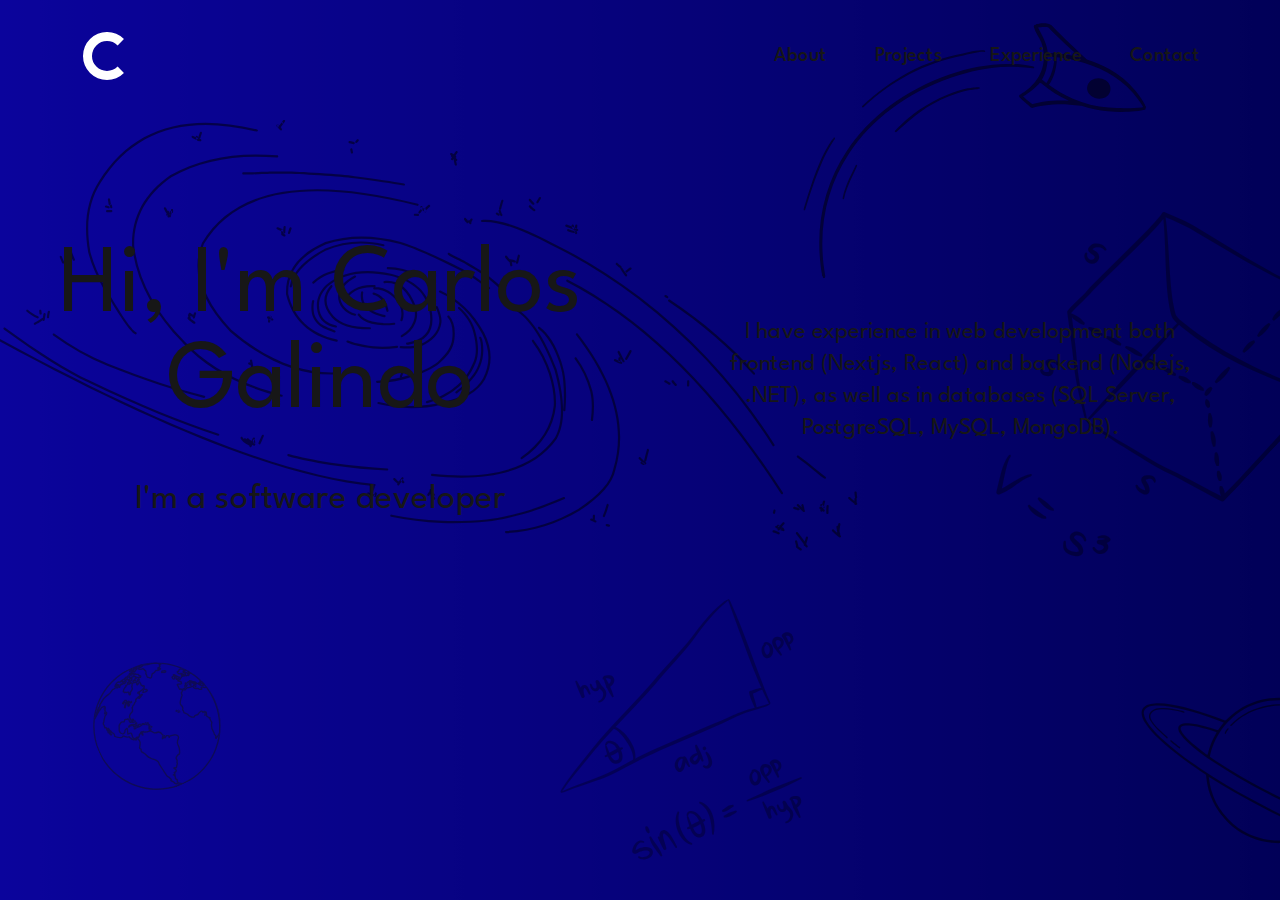
==== index.html @ a7718e96 "feat: add page" ====
<!DOCTYPE html><html lang="en"><head><meta charSet="utf-8"/><meta name="viewport" content="width=device-width, initial-scale=1"/><link rel="preload" as="image" imageSrcSet="/_next/image?url=%2Fmenu.svg&amp;w=64&amp;q=75 1x, /_next/image?url=%2Fmenu.svg&amp;w=128&amp;q=75 2x"/><link rel="stylesheet" href="/_next/static/css/2110070ec53d1ae4.css" data-precedence="next"/><link rel="preload" as="script" fetchPriority="low" href="/_next/static/chunks/webpack-36e8f3d8de125f89.js"/><script src="/_next/static/chunks/4bd1b696-b4d4c3868257e762.js" async=""></script><script src="/_next/static/chunks/517-4bf12f1d52af5c71.js" async=""></script><script src="/_next/static/chunks/main-app-37caf0e52867aa4d.js" async=""></script><script src="/_next/static/chunks/612-283b054f7960ac81.js" async=""></script><script src="/_next/static/chunks/565-e34015e5648e77f3.js" async=""></script><script src="/_next/static/chunks/463-92fcb99f4467d827.js" async=""></script><script src="/_next/static/chunks/app/layout-cfe32a7d8e8822f0.js" async=""></script><script src="/_next/static/chunks/app/page-1316518f9cbc3d73.js" async=""></script><title>Carlos Galindo Portfolio</title><meta name="description" content="Carlos Galindo Portfolio developed with Next.js"/><link rel="icon" href="/favicon.ico" type="image/x-icon" sizes="16x16"/><script src="/_next/static/chunks/polyfills-42372ed130431b0a.js" noModule=""></script></head><body class="__className_981b2d antialiased"><div class="md:w-screen md:h-screen bg-universe_image_mobile bg-repeat-y md:bg-universe_image md:bg-cover md:bg-center overflow-x-hidden overflow-y-visible"><header class="flex md:justify-between justify-evenly items-center py-8 w-full px-20 h-28"><div class="md:hidden absolute left-5 top-5"><img alt="Menu" width="50" height="50" decoding="async" data-nimg="1" style="color:transparent" srcSet="/_next/image?url=%2Fmenu.svg&amp;w=64&amp;q=75 1x, /_next/image?url=%2Fmenu.svg&amp;w=128&amp;q=75 2x" src="/_next/image?url=%2Fmenu.svg&amp;w=128&amp;q=75"/></div><div class="flex justify-between items-center hover:cursor-pointer"><a aria-label="Home" href="/"><svg xmlns="http://www.w3.org/2000/svg" width="48" height="48" viewBox="0 0 16 16"><path fill="#FFFFFF" d="M5.464 4.464a5 5 0 1 0 7.072 7.072l2.12 2.12a8 8 0 1 1 0-11.313l-2.12 2.121a5 5 0 0 0-7.072 0Z"></path></svg></a></div><nav class="hidden md:block"><ul class="flex justify-evenly items-center space-x-12 text-xl font-medium"><li class="cursor-pointer" tabindex="0"><a class="hover:text-blue-200 " href="/about">About</a></li><li class="cursor-pointer" tabindex="0"><a class="hover:text-blue-200 " href="/projects">Projects</a></li><li class="cursor-pointer" tabindex="0"><a class="hover:text-blue-200 " href="/experience">Experience</a></li><li class="cursor-pointer" tabindex="0"><a class="hover:text-blue-200 " href="#">Contact</a></li></ul></nav></header><main class="w-auto flex justify-center items-center"><div class="w-full h-full grid grid-cols-1 md:grid-cols-2" style="opacity:0"><section class="w-full flex flex-col justify-center items-center space-y-12 md:mt-32 mt-12 mb-20 md:mb-0"><h1 class="text-8xl text-center">Hi, I&#x27;m Carlos Galindo</h1><h2 class="text-4xl text-center">I&#x27;m a software developer</h2></section><section class="w-full flex justify-center items-center md:mt-32 mt-0"><div class="text-2xl text-center w-4/5 md:mb-0 mb-24">I have experience in web development both frontend (Nextjs, React) and backend (Nodejs, .NET), as well as in databases (SQL Server, PostgreSQL, MySQL, MongoDB).</div></section></div></main></div><script src="/_next/static/chunks/webpack-36e8f3d8de125f89.js" async=""></script><script>(self.__next_f=self.__next_f||[]).push([0])</script><script>self.__next_f.push([1,"2:\"$Sreact.fragment\"\n3:I[2144,[\"612\",\"static/chunks/612-283b054f7960ac81.js\",\"565\",\"static/chunks/565-e34015e5648e77f3.js\",\"463\",\"static/chunks/463-92fcb99f4467d827.js\",\"177\",\"static/chunks/app/layout-cfe32a7d8e8822f0.js\"],\"default\"]\n4:I[5244,[],\"\"]\n5:I[3866,[],\"\"]\n6:I[9742,[\"612\",\"static/chunks/612-283b054f7960ac81.js\",\"974\",\"static/chunks/app/page-1316518f9cbc3d73.js\"],\"default\"]\n7:I[6213,[],\"OutletBoundary\"]\n9:I[6213,[],\"MetadataBoundary\"]\nb:I[6213,[],\"ViewportBoundary\"]\nd:I[4835,[],\"\"]\n1:HL[\"/_next/static/css/2110070ec53d1ae4.css\",\"style\"]\n"])</script><script>self.__next_f.push([1,"0:{\"P\":null,\"b\":\"03hIzMn4ayuO5gtWkLTbY\",\"p\":\"\",\"c\":[\"\",\"\"],\"i\":false,\"f\":[[[\"\",{\"children\":[\"__PAGE__\",{}]},\"$undefined\",\"$undefined\",true],[\"\",[\"$\",\"$2\",\"c\",{\"children\":[[[\"$\",\"link\",\"0\",{\"rel\":\"stylesheet\",\"href\":\"/_next/static/css/2110070ec53d1ae4.css\",\"precedence\":\"next\",\"crossOrigin\":\"$undefined\",\"nonce\":\"$undefined\"}]],[\"$\",\"html\",null,{\"lang\":\"en\",\"children\":[\"$\",\"body\",null,{\"className\":\"__className_981b2d antialiased\",\"children\":[\"$\",\"div\",null,{\"className\":\"md:w-screen md:h-screen bg-universe_image_mobile bg-repeat-y md:bg-universe_image md:bg-cover md:bg-center overflow-x-hidden overflow-y-visible\",\"children\":[[\"$\",\"$L3\",null,{}],[\"$\",\"main\",null,{\"className\":\"w-auto flex justify-center items-center\",\"children\":[\"$\",\"$L4\",null,{\"parallelRouterKey\":\"children\",\"segmentPath\":[\"children\"],\"error\":\"$undefined\",\"errorStyles\":\"$undefined\",\"errorScripts\":\"$undefined\",\"template\":[\"$\",\"$L5\",null,{}],\"templateStyles\":\"$undefined\",\"templateScripts\":\"$undefined\",\"notFound\":[[\"$\",\"title\",null,{\"children\":\"404: This page could not be found.\"}],[\"$\",\"div\",null,{\"style\":{\"fontFamily\":\"system-ui,\\\"Segoe UI\\\",Roboto,Helvetica,Arial,sans-serif,\\\"Apple Color Emoji\\\",\\\"Segoe UI Emoji\\\"\",\"height\":\"100vh\",\"textAlign\":\"center\",\"display\":\"flex\",\"flexDirection\":\"column\",\"alignItems\":\"center\",\"justifyContent\":\"center\"},\"children\":[\"$\",\"div\",null,{\"children\":[[\"$\",\"style\",null,{\"dangerouslySetInnerHTML\":{\"__html\":\"body{color:#000;background:#fff;margin:0}.next-error-h1{border-right:1px solid rgba(0,0,0,.3)}@media (prefers-color-scheme:dark){body{color:#fff;background:#000}.next-error-h1{border-right:1px solid rgba(255,255,255,.3)}}\"}}],[\"$\",\"h1\",null,{\"className\":\"next-error-h1\",\"style\":{\"display\":\"inline-block\",\"margin\":\"0 20px 0 0\",\"padding\":\"0 23px 0 0\",\"fontSize\":24,\"fontWeight\":500,\"verticalAlign\":\"top\",\"lineHeight\":\"49px\"},\"children\":\"404\"}],[\"$\",\"div\",null,{\"style\":{\"display\":\"inline-block\"},\"children\":[\"$\",\"h2\",null,{\"style\":{\"fontSize\":14,\"fontWeight\":400,\"lineHeight\":\"49px\",\"margin\":0},\"children\":\"This page could not be found.\"}]}]]}]}]],\"notFoundStyles\":[]}]}]]}]}]}]]}],{\"children\":[\"__PAGE__\",[\"$\",\"$2\",\"c\",{\"children\":[[\"$\",\"$L6\",null,{\"main\":{\"title\":\"Hi, I'm Carlos Galindo\",\"subtitle\":\"I'm a software developer\",\"description\":\"I have experience in web development both frontend (Nextjs, React) and backend (Nodejs, .NET), as well as in databases (SQL Server, PostgreSQL, MySQL, MongoDB).\"}}],null,[\"$\",\"$L7\",null,{\"children\":\"$L8\"}]]}],{},null]},null],[\"$\",\"$2\",\"h\",{\"children\":[null,[\"$\",\"$2\",\"ZSDkqpUVUKypx_dwDESbW\",{\"children\":[[\"$\",\"$L9\",null,{\"children\":\"$La\"}],[\"$\",\"$Lb\",null,{\"children\":\"$Lc\"}],null]}]]}]]],\"m\":\"$undefined\",\"G\":[\"$d\",\"$undefined\"],\"s\":false,\"S\":true}\n"])</script><script>self.__next_f.push([1,"c:[[\"$\",\"meta\",\"0\",{\"name\":\"viewport\",\"content\":\"width=device-width, initial-scale=1\"}]]\na:[[\"$\",\"meta\",\"0\",{\"charSet\":\"utf-8\"}],[\"$\",\"title\",\"1\",{\"children\":\"Carlos Galindo Portfolio\"}],[\"$\",\"meta\",\"2\",{\"name\":\"description\",\"content\":\"Carlos Galindo Portfolio developed with Next.js\"}],[\"$\",\"link\",\"3\",{\"rel\":\"icon\",\"href\":\"/favicon.ico\",\"type\":\"image/x-icon\",\"sizes\":\"16x16\"}]]\n"])</script><script>self.__next_f.push([1,"8:null\n"])</script></body></html>
---- _next/static/css/2110070ec53d1ae4.css ----
@font-face{font-family:League Spartan;font-style:normal;font-weight:300;font-display:swap;src:url(/_next/static/media/9445aca19675892f-s.woff2) format("woff2");unicode-range:u+0102-0103,u+0110-0111,u+0128-0129,u+0168-0169,u+01a0-01a1,u+01af-01b0,u+0300-0301,u+0303-0304,u+0308-0309,u+0323,u+0329,u+1ea0-1ef9,u+20ab}@font-face{font-family:League Spartan;font-style:normal;font-weight:300;font-display:swap;src:url(/_next/static/media/5e24ed3b309e571b-s.woff2) format("woff2");unicode-range:u+0100-02ba,u+02bd-02c5,u+02c7-02cc,u+02ce-02d7,u+02dd-02ff,u+0304,u+0308,u+0329,u+1d00-1dbf,u+1e00-1e9f,u+1ef2-1eff,u+2020,u+20a0-20ab,u+20ad-20c0,u+2113,u+2c60-2c7f,u+a720-a7ff}@font-face{font-family:League Spartan;font-style:normal;font-weight:300;font-display:swap;src:url(/_next/static/media/ae0a0c671023eecc-s.p.woff2) format("woff2");unicode-range:u+00??,u+0131,u+0152-0153,u+02bb-02bc,u+02c6,u+02da,u+02dc,u+0304,u+0308,u+0329,u+2000-206f,u+20ac,u+2122,u+2191,u+2193,u+2212,u+2215,u+feff,u+fffd}@font-face{font-family:League Spartan;font-style:normal;font-weight:400;font-display:swap;src:url(/_next/static/media/9445aca19675892f-s.woff2) format("woff2");unicode-range:u+0102-0103,u+0110-0111,u+0128-0129,u+0168-0169,u+01a0-01a1,u+01af-01b0,u+0300-0301,u+0303-0304,u+0308-0309,u+0323,u+0329,u+1ea0-1ef9,u+20ab}@font-face{font-family:League Spartan;font-style:normal;font-weight:400;font-display:swap;src:url(/_next/static/media/5e24ed3b309e571b-s.woff2) format("woff2");unicode-range:u+0100-02ba,u+02bd-02c5,u+02c7-02cc,u+02ce-02d7,u+02dd-02ff,u+0304,u+0308,u+0329,u+1d00-1dbf,u+1e00-1e9f,u+1ef2-1eff,u+2020,u+20a0-20ab,u+20ad-20c0,u+2113,u+2c60-2c7f,u+a720-a7ff}@font-face{font-family:League Spartan;font-style:normal;font-weight:400;font-display:swap;src:url(/_next/static/media/ae0a0c671023eecc-s.p.woff2) format("woff2");unicode-range:u+00??,u+0131,u+0152-0153,u+02bb-02bc,u+02c6,u+02da,u+02dc,u+0304,u+0308,u+0329,u+2000-206f,u+20ac,u+2122,u+2191,u+2193,u+2212,u+2215,u+feff,u+fffd}@font-face{font-family:League Spartan;font-style:normal;font-weight:500;font-display:swap;src:url(/_next/static/media/9445aca19675892f-s.woff2) format("woff2");unicode-range:u+0102-0103,u+0110-0111,u+0128-0129,u+0168-0169,u+01a0-01a1,u+01af-01b0,u+0300-0301,u+0303-0304,u+0308-0309,u+0323,u+0329,u+1ea0-1ef9,u+20ab}@font-face{font-family:League Spartan;font-style:normal;font-weight:500;font-display:swap;src:url(/_next/static/media/5e24ed3b309e571b-s.woff2) format("woff2");unicode-range:u+0100-02ba,u+02bd-02c5,u+02c7-02cc,u+02ce-02d7,u+02dd-02ff,u+0304,u+0308,u+0329,u+1d00-1dbf,u+1e00-1e9f,u+1ef2-1eff,u+2020,u+20a0-20ab,u+20ad-20c0,u+2113,u+2c60-2c7f,u+a720-a7ff}@font-face{font-family:League Spartan;font-style:normal;font-weight:500;font-display:swap;src:url(/_next/static/media/ae0a0c671023eecc-s.p.woff2) format("woff2");unicode-range:u+00??,u+0131,u+0152-0153,u+02bb-02bc,u+02c6,u+02da,u+02dc,u+0304,u+0308,u+0329,u+2000-206f,u+20ac,u+2122,u+2191,u+2193,u+2212,u+2215,u+feff,u+fffd}@font-face{font-family:League Spartan;font-style:normal;font-weight:600;font-display:swap;src:url(/_next/static/media/9445aca19675892f-s.woff2) format("woff2");unicode-range:u+0102-0103,u+0110-0111,u+0128-0129,u+0168-0169,u+01a0-01a1,u+01af-01b0,u+0300-0301,u+0303-0304,u+0308-0309,u+0323,u+0329,u+1ea0-1ef9,u+20ab}@font-face{font-family:League Spartan;font-style:normal;font-weight:600;font-display:swap;src:url(/_next/static/media/5e24ed3b309e571b-s.woff2) format("woff2");unicode-range:u+0100-02ba,u+02bd-02c5,u+02c7-02cc,u+02ce-02d7,u+02dd-02ff,u+0304,u+0308,u+0329,u+1d00-1dbf,u+1e00-1e9f,u+1ef2-1eff,u+2020,u+20a0-20ab,u+20ad-20c0,u+2113,u+2c60-2c7f,u+a720-a7ff}@font-face{font-family:League Spartan;font-style:normal;font-weight:600;font-display:swap;src:url(/_next/static/media/ae0a0c671023eecc-s.p.woff2) format("woff2");unicode-range:u+00??,u+0131,u+0152-0153,u+02bb-02bc,u+02c6,u+02da,u+02dc,u+0304,u+0308,u+0329,u+2000-206f,u+20ac,u+2122,u+2191,u+2193,u+2212,u+2215,u+feff,u+fffd}@font-face{font-family:League Spartan;font-style:normal;font-weight:700;font-display:swap;src:url(/_next/static/media/9445aca19675892f-s.woff2) format("woff2");unicode-range:u+0102-0103,u+0110-0111,u+0128-0129,u+0168-0169,u+01a0-01a1,u+01af-01b0,u+0300-0301,u+0303-0304,u+0308-0309,u+0323,u+0329,u+1ea0-1ef9,u+20ab}@font-face{font-family:League Spartan;font-style:normal;font-weight:700;font-display:swap;src:url(/_next/static/media/5e24ed3b309e571b-s.woff2) format("woff2");unicode-range:u+0100-02ba,u+02bd-02c5,u+02c7-02cc,u+02ce-02d7,u+02dd-02ff,u+0304,u+0308,u+0329,u+1d00-1dbf,u+1e00-1e9f,u+1ef2-1eff,u+2020,u+20a0-20ab,u+20ad-20c0,u+2113,u+2c60-2c7f,u+a720-a7ff}@font-face{font-family:League Spartan;font-style:normal;font-weight:700;font-display:swap;src:url(/_next/static/media/ae0a0c671023eecc-s.p.woff2) format("woff2");unicode-range:u+00??,u+0131,u+0152-0153,u+02bb-02bc,u+02c6,u+02da,u+02dc,u+0304,u+0308,u+0329,u+2000-206f,u+20ac,u+2122,u+2191,u+2193,u+2212,u+2215,u+feff,u+fffd}@font-face{font-family:League Spartan;font-style:normal;font-weight:800;font-display:swap;src:url(/_next/static/media/9445aca19675892f-s.woff2) format("woff2");unicode-range:u+0102-0103,u+0110-0111,u+0128-0129,u+0168-0169,u+01a0-01a1,u+01af-01b0,u+0300-0301,u+0303-0304,u+0308-0309,u+0323,u+0329,u+1ea0-1ef9,u+20ab}@font-face{font-family:League Spartan;font-style:normal;font-weight:800;font-display:swap;src:url(/_next/static/media/5e24ed3b309e571b-s.woff2) format("woff2");unicode-range:u+0100-02ba,u+02bd-02c5,u+02c7-02cc,u+02ce-02d7,u+02dd-02ff,u+0304,u+0308,u+0329,u+1d00-1dbf,u+1e00-1e9f,u+1ef2-1eff,u+2020,u+20a0-20ab,u+20ad-20c0,u+2113,u+2c60-2c7f,u+a720-a7ff}@font-face{font-family:League Spartan;font-style:normal;font-weight:800;font-display:swap;src:url(/_next/static/media/ae0a0c671023eecc-s.p.woff2) format("woff2");unicode-range:u+00??,u+0131,u+0152-0153,u+02bb-02bc,u+02c6,u+02da,u+02dc,u+0304,u+0308,u+0329,u+2000-206f,u+20ac,u+2122,u+2191,u+2193,u+2212,u+2215,u+feff,u+fffd}@font-face{font-family:League Spartan;font-style:normal;font-weight:900;font-display:swap;src:url(/_next/static/media/9445aca19675892f-s.woff2) format("woff2");unicode-range:u+0102-0103,u+0110-0111,u+0128-0129,u+0168-0169,u+01a0-01a1,u+01af-01b0,u+0300-0301,u+0303-0304,u+0308-0309,u+0323,u+0329,u+1ea0-1ef9,u+20ab}@font-face{font-family:League Spartan;font-style:normal;font-weight:900;font-display:swap;src:url(/_next/static/media/5e24ed3b309e571b-s.woff2) format("woff2");unicode-range:u+0100-02ba,u+02bd-02c5,u+02c7-02cc,u+02ce-02d7,u+02dd-02ff,u+0304,u+0308,u+0329,u+1d00-1dbf,u+1e00-1e9f,u+1ef2-1eff,u+2020,u+20a0-20ab,u+20ad-20c0,u+2113,u+2c60-2c7f,u+a720-a7ff}@font-face{font-family:League Spartan;font-style:normal;font-weight:900;font-display:swap;src:url(/_next/static/media/ae0a0c671023eecc-s.p.woff2) format("woff2");unicode-range:u+00??,u+0131,u+0152-0153,u+02bb-02bc,u+02c6,u+02da,u+02dc,u+0304,u+0308,u+0329,u+2000-206f,u+20ac,u+2122,u+2191,u+2193,u+2212,u+2215,u+feff,u+fffd}@font-face{font-family:League Spartan Fallback;src:local("Arial");ascent-override:75.47%;descent-override:23.72%;line-gap-override:0.00%;size-adjust:92.75%}.__className_981b2d{font-family:League Spartan,League Spartan Fallback;font-style:normal}.__variable_981b2d{--font-league-spartan:"League Spartan","League Spartan Fallback"}*,:after,:before{--tw-border-spacing-x:0;--tw-border-spacing-y:0;--tw-translate-x:0;--tw-translate-y:0;--tw-rotate:0;--tw-skew-x:0;--tw-skew-y:0;--tw-scale-x:1;--tw-scale-y:1;--tw-pan-x: ;--tw-pan-y: ;--tw-pinch-zoom: ;--tw-scroll-snap-strictness:proximity;--tw-gradient-from-position: ;--tw-gradient-via-position: ;--tw-gradient-to-position: ;--tw-ordinal: ;--tw-slashed-zero: ;--tw-numeric-figure: ;--tw-numeric-spacing: ;--tw-numeric-fraction: ;--tw-ring-inset: ;--tw-ring-offset-width:0px;--tw-ring-offset-color:#fff;--tw-ring-color:rgba(59,130,246,.5);--tw-ring-offset-shadow:0 0 #0000;--tw-ring-shadow:0 0 #0000;--tw-shadow:0 0 #0000;--tw-shadow-colored:0 0 #0000;--tw-blur: ;--tw-brightness: ;--tw-contrast: ;--tw-grayscale: ;--tw-hue-rotate: ;--tw-invert: ;--tw-saturate: ;--tw-sepia: ;--tw-drop-shadow: ;--tw-backdrop-blur: ;--tw-backdrop-brightness: ;--tw-backdrop-contrast: ;--tw-backdrop-grayscale: ;--tw-backdrop-hue-rotate: ;--tw-backdrop-invert: ;--tw-backdrop-opacity: ;--tw-backdrop-saturate: ;--tw-backdrop-sepia: ;--tw-contain-size: ;--tw-contain-layout: ;--tw-contain-paint: ;--tw-contain-style: }::backdrop{--tw-border-spacing-x:0;--tw-border-spacing-y:0;--tw-translate-x:0;--tw-translate-y:0;--tw-rotate:0;--tw-skew-x:0;--tw-skew-y:0;--tw-scale-x:1;--tw-scale-y:1;--tw-pan-x: ;--tw-pan-y: ;--tw-pinch-zoom: ;--tw-scroll-snap-strictness:proximity;--tw-gradient-from-position: ;--tw-gradient-via-position: ;--tw-gradient-to-position: ;--tw-ordinal: ;--tw-slashed-zero: ;--tw-numeric-figure: ;--tw-numeric-spacing: ;--tw-numeric-fraction: ;--tw-ring-inset: ;--tw-ring-offset-width:0px;--tw-ring-offset-color:#fff;--tw-ring-color:rgba(59,130,246,.5);--tw-ring-offset-shadow:0 0 #0000;--tw-ring-shadow:0 0 #0000;--tw-shadow:0 0 #0000;--tw-shadow-colored:0 0 #0000;--tw-blur: ;--tw-brightness: ;--tw-contrast: ;--tw-grayscale: ;--tw-hue-rotate: ;--tw-invert: ;--tw-saturate: ;--tw-sepia: ;--tw-drop-shadow: ;--tw-backdrop-blur: ;--tw-backdrop-brightness: ;--tw-backdrop-contrast: ;--tw-backdrop-grayscale: ;--tw-backdrop-hue-rotate: ;--tw-backdrop-invert: ;--tw-backdrop-opacity: ;--tw-backdrop-saturate: ;--tw-backdrop-sepia: ;--tw-contain-size: ;--tw-contain-layout: ;--tw-contain-paint: ;--tw-contain-style: }/*
! tailwindcss v3.4.17 | MIT License | https://tailwindcss.com
*/*,:after,:before{box-sizing:border-box;border:0 solid #e5e7eb}:after,:before{--tw-content:""}:host,html{line-height:1.5;-webkit-text-size-adjust:100%;-moz-tab-size:4;tab-size:4;font-family:ui-sans-serif,system-ui,sans-serif,Apple Color Emoji,Segoe UI Emoji,Segoe UI Symbol,Noto Color Emoji;font-feature-settings:normal;font-variation-settings:normal;-webkit-tap-highlight-color:transparent}body{margin:0;line-height:inherit}hr{height:0;color:inherit;border-top-width:1px}abbr:where([title]){text-decoration:underline dotted}h1,h2,h3,h4,h5,h6{font-size:inherit;font-weight:inherit}a{color:inherit;text-decoration:inherit}b,strong{font-weight:bolder}code,kbd,pre,samp{font-family:ui-monospace,SFMono-Regular,Menlo,Monaco,Consolas,Liberation Mono,Courier New,monospace;font-feature-settings:normal;font-variation-settings:normal;font-size:1em}small{font-size:80%}sub,sup{font-size:75%;line-height:0;position:relative;vertical-align:baseline}sub{bottom:-.25em}sup{top:-.5em}table{text-indent:0;border-color:inherit;border-collapse:collapse}button,input,optgroup,select,textarea{font-family:inherit;font-feature-settings:inherit;font-variation-settings:inherit;font-size:100%;font-weight:inherit;line-height:inherit;letter-spacing:inherit;color:inherit;margin:0;padding:0}button,select{text-transform:none}button,input:where([type=button]),input:where([type=reset]),input:where([type=submit]){-webkit-appearance:button;background-color:transparent;background-image:none}:-moz-focusring{outline:auto}:-moz-ui-invalid{box-shadow:none}progress{vertical-align:baseline}::-webkit-inner-spin-button,::-webkit-outer-spin-button{height:auto}[type=search]{-webkit-appearance:textfield;outline-offset:-2px}::-webkit-search-decoration{-webkit-appearance:none}::-webkit-file-upload-button{-webkit-appearance:button;font:inherit}summary{display:list-item}blockquote,dd,dl,figure,h1,h2,h3,h4,h5,h6,hr,p,pre{margin:0}fieldset{margin:0}fieldset,legend{padding:0}menu,ol,ul{list-style:none;margin:0;padding:0}dialog{padding:0}textarea{resize:vertical}input::placeholder,textarea::placeholder{opacity:1;color:#9ca3af}[role=button],button{cursor:pointer}:disabled{cursor:default}audio,canvas,embed,iframe,img,object,svg,video{display:block;vertical-align:middle}img,video{max-width:100%;height:auto}[hidden]:where(:not([hidden=until-found])){display:none}.container{width:100%}@media (min-width:640px){.container{max-width:640px}}@media (min-width:768px){.container{max-width:768px}}@media (min-width:1024px){.container{max-width:1024px}}@media (min-width:1280px){.container{max-width:1280px}}@media (min-width:1536px){.container{max-width:1536px}}.fixed{position:fixed}.absolute{position:absolute}.inset-0{inset:0}.left-5{left:1.25rem}.top-5{top:1.25rem}.z-50{z-index:50}.mx-auto{margin-left:auto;margin-right:auto}.my-6{margin-top:1.5rem;margin-bottom:1.5rem}.mb-12{margin-bottom:3rem}.mb-2{margin-bottom:.5rem}.mb-20{margin-bottom:5rem}.mb-24{margin-bottom:6rem}.mb-32{margin-bottom:8rem}.mb-4{margin-bottom:1rem}.mb-8{margin-bottom:2rem}.mt-0{margin-top:0}.mt-12{margin-top:3rem}.mt-2{margin-top:.5rem}.mt-20{margin-top:5rem}.mt-4{margin-top:1rem}.mt-8{margin-top:2rem}.flex{display:flex}.grid{display:grid}.hidden{display:none}.h-28{height:7rem}.h-32{height:8rem}.h-full{height:100%}.w-3\/4{width:75%}.w-32{width:8rem}.w-4\/5{width:80%}.w-5\/6{width:83.333333%}.w-auto{width:auto}.w-full{width:100%}.cursor-pointer{cursor:pointer}.resize{resize:both}.grid-cols-1{grid-template-columns:repeat(1,minmax(0,1fr))}.grid-cols-2{grid-template-columns:repeat(2,minmax(0,1fr))}.flex-col{flex-direction:column}.flex-wrap{flex-wrap:wrap}.items-center{align-items:center}.justify-center{justify-content:center}.justify-between{justify-content:space-between}.justify-evenly{justify-content:space-evenly}.gap-2{gap:.5rem}.gap-4{gap:1rem}.gap-6{gap:1.5rem}.gap-8{gap:2rem}.space-x-12>:not([hidden])~:not([hidden]){--tw-space-x-reverse:0;margin-right:calc(3rem * var(--tw-space-x-reverse));margin-left:calc(3rem * calc(1 - var(--tw-space-x-reverse)))}.space-y-12>:not([hidden])~:not([hidden]){--tw-space-y-reverse:0;margin-top:calc(3rem * calc(1 - var(--tw-space-y-reverse)));margin-bottom:calc(3rem * var(--tw-space-y-reverse))}.space-y-20>:not([hidden])~:not([hidden]){--tw-space-y-reverse:0;margin-top:calc(5rem * calc(1 - var(--tw-space-y-reverse)));margin-bottom:calc(5rem * var(--tw-space-y-reverse))}.space-y-24>:not([hidden])~:not([hidden]){--tw-space-y-reverse:0;margin-top:calc(6rem * calc(1 - var(--tw-space-y-reverse)));margin-bottom:calc(6rem * var(--tw-space-y-reverse))}.space-y-4>:not([hidden])~:not([hidden]){--tw-space-y-reverse:0;margin-top:calc(1rem * calc(1 - var(--tw-space-y-reverse)));margin-bottom:calc(1rem * var(--tw-space-y-reverse))}.overflow-x-hidden{overflow-x:hidden}.overflow-y-visible{overflow-y:visible}.rounded-full{border-radius:9999px}.rounded-lg{border-radius:.5rem}.rounded-md{border-radius:.375rem}.bg-\[\#00004f\]{--tw-bg-opacity:1;background-color:rgb(0 0 79/var(--tw-bg-opacity,1))}.bg-gray-200{--tw-bg-opacity:1;background-color:rgb(229 231 235/var(--tw-bg-opacity,1))}.bg-white{background-color:rgb(255 255 255/var(--tw-bg-opacity,1))}.bg-opacity-100,.bg-white{--tw-bg-opacity:1}.bg-universe_image_mobile{background-image:url(/bg-mobile.svg)}.bg-repeat-y{background-repeat:repeat-y}.object-cover{object-fit:cover}.p-4{padding:1rem}.p-6{padding:1.5rem}.px-12{padding-left:3rem;padding-right:3rem}.px-20{padding-left:5rem;padding-right:5rem}.px-3{padding-left:.75rem;padding-right:.75rem}.py-1{padding-top:.25rem;padding-bottom:.25rem}.py-8{padding-top:2rem;padding-bottom:2rem}.text-center{text-align:center}.text-2xl{font-size:1.5rem;line-height:2rem}.text-4xl{font-size:2.25rem;line-height:2.5rem}.text-5xl{font-size:3rem;line-height:1}.text-7xl{font-size:4.5rem;line-height:1}.text-8xl{font-size:6rem;line-height:1}.text-9xl{font-size:8rem;line-height:1}.text-lg{font-size:1.125rem;line-height:1.75rem}.text-sm{font-size:.875rem;line-height:1.25rem}.text-xl{font-size:1.25rem;line-height:1.75rem}.font-bold{font-weight:700}.font-light{font-weight:300}.font-medium{font-weight:500}.font-semibold{font-weight:600}.text-\[\#000044\]{--tw-text-opacity:1;color:rgb(0 0 68/var(--tw-text-opacity,1))}.text-\[\#00004f\]{--tw-text-opacity:1;color:rgb(0 0 79/var(--tw-text-opacity,1))}.text-blue-200{--tw-text-opacity:1;color:rgb(191 219 254/var(--tw-text-opacity,1))}.text-blue-500{--tw-text-opacity:1;color:rgb(59 130 246/var(--tw-text-opacity,1))}.text-gray-300{--tw-text-opacity:1;color:rgb(209 213 219/var(--tw-text-opacity,1))}.text-gray-500{--tw-text-opacity:1;color:rgb(107 114 128/var(--tw-text-opacity,1))}.text-red-500{--tw-text-opacity:1;color:rgb(239 68 68/var(--tw-text-opacity,1))}.text-white{--tw-text-opacity:1;color:rgb(255 255 255/var(--tw-text-opacity,1))}.underline{text-decoration-line:underline}.antialiased{-webkit-font-smoothing:antialiased;-moz-osx-font-smoothing:grayscale}.shadow-lg{--tw-shadow:0 10px 15px -3px rgba(0,0,0,.1),0 4px 6px -4px rgba(0,0,0,.1);--tw-shadow-colored:0 10px 15px -3px var(--tw-shadow-color),0 4px 6px -4px var(--tw-shadow-color)}.shadow-lg,.shadow-md{box-shadow:var(--tw-ring-offset-shadow,0 0 #0000),var(--tw-ring-shadow,0 0 #0000),var(--tw-shadow)}.shadow-md{--tw-shadow:0 4px 6px -1px rgba(0,0,0,.1),0 2px 4px -2px rgba(0,0,0,.1);--tw-shadow-colored:0 4px 6px -1px var(--tw-shadow-color),0 2px 4px -2px var(--tw-shadow-color)}.transition{transition-property:color,background-color,border-color,text-decoration-color,fill,stroke,opacity,box-shadow,transform,filter,backdrop-filter;transition-timing-function:cubic-bezier(.4,0,.2,1);transition-duration:.15s}.transition-shadow{transition-property:box-shadow;transition-timing-function:cubic-bezier(.4,0,.2,1);transition-duration:.15s}.duration-300{transition-duration:.3s}:root{--background:#fff;--foreground:#171717}@media (prefers-color-scheme:dark){:root{--background:#0a0a0a;--foreground:#fff}}body{color:var(--foreground);background:var(--background);font-family:Arial,Helvetica,sans-serif}.hover\:cursor-pointer:hover{cursor:pointer}.hover\:text-blue-200:hover{--tw-text-opacity:1;color:rgb(191 219 254/var(--tw-text-opacity,1))}.hover\:text-blue-300:hover{--tw-text-opacity:1;color:rgb(147 197 253/var(--tw-text-opacity,1))}.hover\:text-blue-600:hover{--tw-text-opacity:1;color:rgb(37 99 235/var(--tw-text-opacity,1))}.hover\:shadow-lg:hover{--tw-shadow:0 10px 15px -3px rgba(0,0,0,.1),0 4px 6px -4px rgba(0,0,0,.1);--tw-shadow-colored:0 10px 15px -3px var(--tw-shadow-color),0 4px 6px -4px var(--tw-shadow-color);box-shadow:var(--tw-ring-offset-shadow,0 0 #0000),var(--tw-ring-shadow,0 0 #0000),var(--tw-shadow)}@media (min-width:640px){.sm\:grid-cols-2{grid-template-columns:repeat(2,minmax(0,1fr))}}@media (min-width:768px){.md\:mb-0{margin-bottom:0}.md\:mr-4{margin-right:1rem}.md\:mt-0{margin-top:0}.md\:mt-32{margin-top:8rem}.md\:block{display:block}.md\:flex{display:flex}.md\:hidden{display:none}.md\:h-screen{height:100vh}.md\:w-screen{width:100vw}.md\:grid-cols-2{grid-template-columns:repeat(2,minmax(0,1fr))}.md\:grid-cols-3{grid-template-columns:repeat(3,minmax(0,1fr))}.md\:justify-between{justify-content:space-between}.md\:gap-2{gap:.5rem}.md\:bg-universe_image{background-image:url(/bg.svg)}.md\:bg-cover{background-size:cover}.md\:bg-center{background-position:50%}.md\:text-9xl{font-size:8rem;line-height:1}}@media (min-width:1024px){.lg\:grid-cols-3{grid-template-columns:repeat(3,minmax(0,1fr))}.lg\:flex-row{flex-direction:row}.lg\:items-start{align-items:flex-start}.lg\:text-left{text-align:left}.lg\:text-base{font-size:1rem;line-height:1.5rem}}
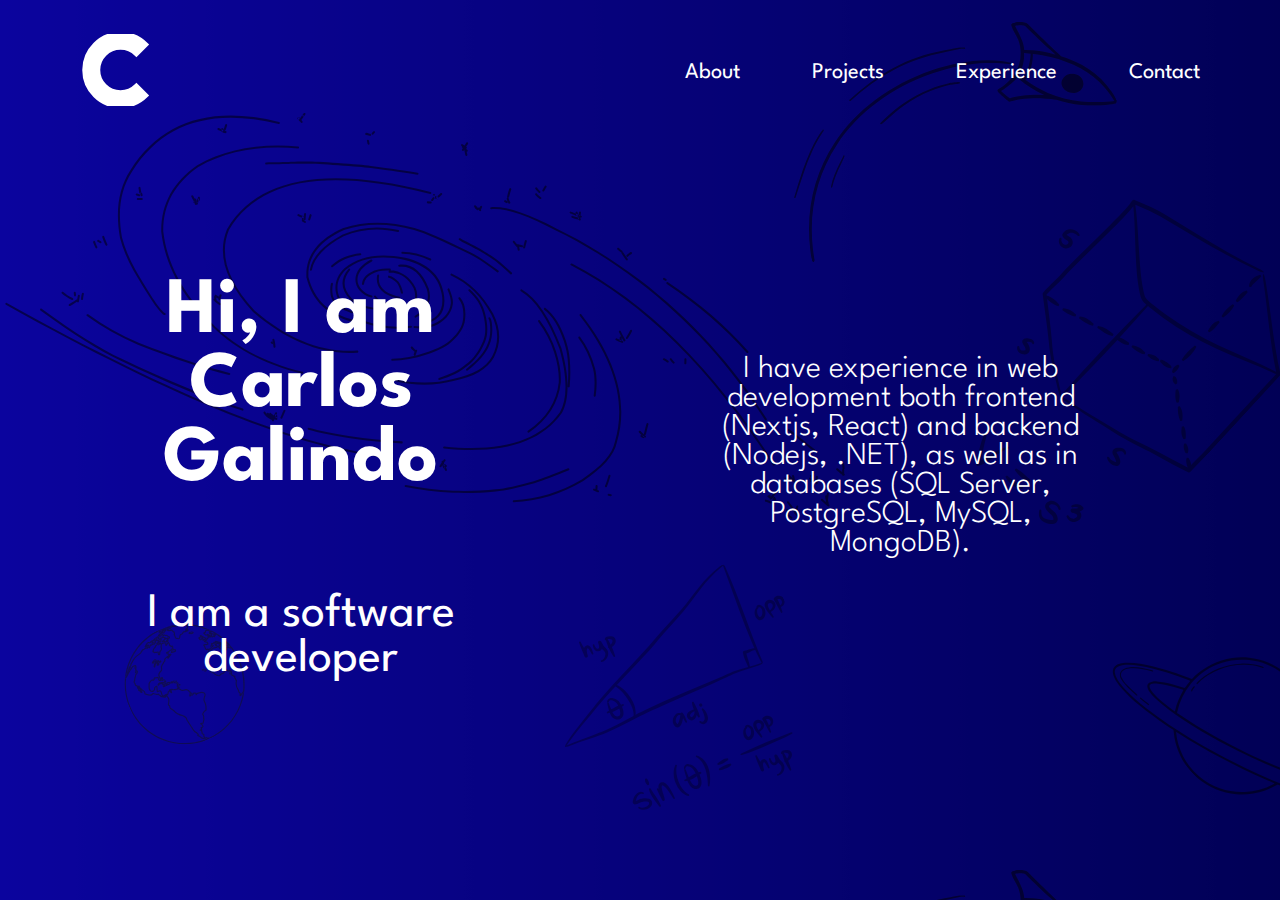
==== commit 670b3510: "feat: add main and about pages" ====
--- a/index.html
+++ b/index.html
@@ -1 +1,64 @@
-<!DOCTYPE html><html lang="en"><head><meta charSet="utf-8"/><meta name="viewport" content="width=device-width, initial-scale=1"/><link rel="preload" as="image" imageSrcSet="/_next/image?url=%2Fmenu.svg&amp;w=64&amp;q=75 1x, /_next/image?url=%2Fmenu.svg&amp;w=128&amp;q=75 2x"/><link rel="stylesheet" href="/_next/static/css/2110070ec53d1ae4.css" data-precedence="next"/><link rel="preload" as="script" fetchPriority="low" href="/_next/static/chunks/webpack-36e8f3d8de125f89.js"/><script src="/_next/static/chunks/4bd1b696-b4d4c3868257e762.js" async=""></script><script src="/_next/static/chunks/517-4bf12f1d52af5c71.js" async=""></script><script src="/_next/static/chunks/main-app-37caf0e52867aa4d.js" async=""></script><script src="/_next/static/chunks/612-283b054f7960ac81.js" async=""></script><script src="/_next/static/chunks/565-e34015e5648e77f3.js" async=""></script><script src="/_next/static/chunks/463-92fcb99f4467d827.js" async=""></script><script src="/_next/static/chunks/app/layout-cfe32a7d8e8822f0.js" async=""></script><script src="/_next/static/chunks/app/page-1316518f9cbc3d73.js" async=""></script><title>Carlos Galindo Portfolio</title><meta name="description" content="Carlos Galindo Portfolio developed with Next.js"/><link rel="icon" href="/favicon.ico" type="image/x-icon" sizes="16x16"/><script src="/_next/static/chunks/polyfills-42372ed130431b0a.js" noModule=""></script></head><body class="__className_981b2d antialiased"><div class="md:w-screen md:h-screen bg-universe_image_mobile bg-repeat-y md:bg-universe_image md:bg-cover md:bg-center overflow-x-hidden overflow-y-visible"><header class="flex md:justify-between justify-evenly items-center py-8 w-full px-20 h-28"><div class="md:hidden absolute left-5 top-5"><img alt="Menu" width="50" height="50" decoding="async" data-nimg="1" style="color:transparent" srcSet="/_next/image?url=%2Fmenu.svg&amp;w=64&amp;q=75 1x, /_next/image?url=%2Fmenu.svg&amp;w=128&amp;q=75 2x" src="/_next/image?url=%2Fmenu.svg&amp;w=128&amp;q=75"/></div><div class="flex justify-between items-center hover:cursor-pointer"><a aria-label="Home" href="/"><svg xmlns="http://www.w3.org/2000/svg" width="48" height="48" viewBox="0 0 16 16"><path fill="#FFFFFF" d="M5.464 4.464a5 5 0 1 0 7.072 7.072l2.12 2.12a8 8 0 1 1 0-11.313l-2.12 2.121a5 5 0 0 0-7.072 0Z"></path></svg></a></div><nav class="hidden md:block"><ul class="flex justify-evenly items-center space-x-12 text-xl font-medium"><li class="cursor-pointer" tabindex="0"><a class="hover:text-blue-200 " href="/about">About</a></li><li class="cursor-pointer" tabindex="0"><a class="hover:text-blue-200 " href="/projects">Projects</a></li><li class="cursor-pointer" tabindex="0"><a class="hover:text-blue-200 " href="/experience">Experience</a></li><li class="cursor-pointer" tabindex="0"><a class="hover:text-blue-200 " href="#">Contact</a></li></ul></nav></header><main class="w-auto flex justify-center items-center"><div class="w-full h-full grid grid-cols-1 md:grid-cols-2" style="opacity:0"><section class="w-full flex flex-col justify-center items-center space-y-12 md:mt-32 mt-12 mb-20 md:mb-0"><h1 class="text-8xl text-center">Hi, I&#x27;m Carlos Galindo</h1><h2 class="text-4xl text-center">I&#x27;m a software developer</h2></section><section class="w-full flex justify-center items-center md:mt-32 mt-0"><div class="text-2xl text-center w-4/5 md:mb-0 mb-24">I have experience in web development both frontend (Nextjs, React) and backend (Nodejs, .NET), as well as in databases (SQL Server, PostgreSQL, MySQL, MongoDB).</div></section></div></main></div><script src="/_next/static/chunks/webpack-36e8f3d8de125f89.js" async=""></script><script>(self.__next_f=self.__next_f||[]).push([0])</script><script>self.__next_f.push([1,"2:\"$Sreact.fragment\"\n3:I[2144,[\"612\",\"static/chunks/612-283b054f7960ac81.js\",\"565\",\"static/chunks/565-e34015e5648e77f3.js\",\"463\",\"static/chunks/463-92fcb99f4467d827.js\",\"177\",\"static/chunks/app/layout-cfe32a7d8e8822f0.js\"],\"default\"]\n4:I[5244,[],\"\"]\n5:I[3866,[],\"\"]\n6:I[9742,[\"612\",\"static/chunks/612-283b054f7960ac81.js\",\"974\",\"static/chunks/app/page-1316518f9cbc3d73.js\"],\"default\"]\n7:I[6213,[],\"OutletBoundary\"]\n9:I[6213,[],\"MetadataBoundary\"]\nb:I[6213,[],\"ViewportBoundary\"]\nd:I[4835,[],\"\"]\n1:HL[\"/_next/static/css/2110070ec53d1ae4.css\",\"style\"]\n"])</script><script>self.__next_f.push([1,"0:{\"P\":null,\"b\":\"03hIzMn4ayuO5gtWkLTbY\",\"p\":\"\",\"c\":[\"\",\"\"],\"i\":false,\"f\":[[[\"\",{\"children\":[\"__PAGE__\",{}]},\"$undefined\",\"$undefined\",true],[\"\",[\"$\",\"$2\",\"c\",{\"children\":[[[\"$\",\"link\",\"0\",{\"rel\":\"stylesheet\",\"href\":\"/_next/static/css/2110070ec53d1ae4.css\",\"precedence\":\"next\",\"crossOrigin\":\"$undefined\",\"nonce\":\"$undefined\"}]],[\"$\",\"html\",null,{\"lang\":\"en\",\"children\":[\"$\",\"body\",null,{\"className\":\"__className_981b2d antialiased\",\"children\":[\"$\",\"div\",null,{\"className\":\"md:w-screen md:h-screen bg-universe_image_mobile bg-repeat-y md:bg-universe_image md:bg-cover md:bg-center overflow-x-hidden overflow-y-visible\",\"children\":[[\"$\",\"$L3\",null,{}],[\"$\",\"main\",null,{\"className\":\"w-auto flex justify-center items-center\",\"children\":[\"$\",\"$L4\",null,{\"parallelRouterKey\":\"children\",\"segmentPath\":[\"children\"],\"error\":\"$undefined\",\"errorStyles\":\"$undefined\",\"errorScripts\":\"$undefined\",\"template\":[\"$\",\"$L5\",null,{}],\"templateStyles\":\"$undefined\",\"templateScripts\":\"$undefined\",\"notFound\":[[\"$\",\"title\",null,{\"children\":\"404: This page could not be found.\"}],[\"$\",\"div\",null,{\"style\":{\"fontFamily\":\"system-ui,\\\"Segoe UI\\\",Roboto,Helvetica,Arial,sans-serif,\\\"Apple Color Emoji\\\",\\\"Segoe UI Emoji\\\"\",\"height\":\"100vh\",\"textAlign\":\"center\",\"display\":\"flex\",\"flexDirection\":\"column\",\"alignItems\":\"center\",\"justifyContent\":\"center\"},\"children\":[\"$\",\"div\",null,{\"children\":[[\"$\",\"style\",null,{\"dangerouslySetInnerHTML\":{\"__html\":\"body{color:#000;background:#fff;margin:0}.next-error-h1{border-right:1px solid rgba(0,0,0,.3)}@media (prefers-color-scheme:dark){body{color:#fff;background:#000}.next-error-h1{border-right:1px solid rgba(255,255,255,.3)}}\"}}],[\"$\",\"h1\",null,{\"className\":\"next-error-h1\",\"style\":{\"display\":\"inline-block\",\"margin\":\"0 20px 0 0\",\"padding\":\"0 23px 0 0\",\"fontSize\":24,\"fontWeight\":500,\"verticalAlign\":\"top\",\"lineHeight\":\"49px\"},\"children\":\"404\"}],[\"$\",\"div\",null,{\"style\":{\"display\":\"inline-block\"},\"children\":[\"$\",\"h2\",null,{\"style\":{\"fontSize\":14,\"fontWeight\":400,\"lineHeight\":\"49px\",\"margin\":0},\"children\":\"This page could not be found.\"}]}]]}]}]],\"notFoundStyles\":[]}]}]]}]}]}]]}],{\"children\":[\"__PAGE__\",[\"$\",\"$2\",\"c\",{\"children\":[[\"$\",\"$L6\",null,{\"main\":{\"title\":\"Hi, I'm Carlos Galindo\",\"subtitle\":\"I'm a software developer\",\"description\":\"I have experience in web development both frontend (Nextjs, React) and backend (Nodejs, .NET), as well as in databases (SQL Server, PostgreSQL, MySQL, MongoDB).\"}}],null,[\"$\",\"$L7\",null,{\"children\":\"$L8\"}]]}],{},null]},null],[\"$\",\"$2\",\"h\",{\"children\":[null,[\"$\",\"$2\",\"ZSDkqpUVUKypx_dwDESbW\",{\"children\":[[\"$\",\"$L9\",null,{\"children\":\"$La\"}],[\"$\",\"$Lb\",null,{\"children\":\"$Lc\"}],null]}]]}]]],\"m\":\"$undefined\",\"G\":[\"$d\",\"$undefined\"],\"s\":false,\"S\":true}\n"])</script><script>self.__next_f.push([1,"c:[[\"$\",\"meta\",\"0\",{\"name\":\"viewport\",\"content\":\"width=device-width, initial-scale=1\"}]]\na:[[\"$\",\"meta\",\"0\",{\"charSet\":\"utf-8\"}],[\"$\",\"title\",\"1\",{\"children\":\"Carlos Galindo Portfolio\"}],[\"$\",\"meta\",\"2\",{\"name\":\"description\",\"content\":\"Carlos Galindo Portfolio developed with Next.js\"}],[\"$\",\"link\",\"3\",{\"rel\":\"icon\",\"href\":\"/favicon.ico\",\"type\":\"image/x-icon\",\"sizes\":\"16x16\"}]]\n"])</script><script>self.__next_f.push([1,"8:null\n"])</script></body></html>+<!DOCTYPE html>
+<html lang="en">
+
+<head>
+    <meta charset="UTF-8" />
+    <meta name="viewport" content="width=device-width, initial-scale=1.0" />
+    <link rel="stylesheet" href="./css/index.css">
+    <link rel="stylesheet" href="./css/header.css">
+    <link rel="stylesheet" href="./css/global.css">
+    <link rel="preconnect" href="https://fonts.googleapis.com">
+    <link rel="preconnect" href="https://fonts.gstatic.com" crossorigin>
+    <link href="https://fonts.googleapis.com/css2?family=League+Spartan:wght@100..900&display=swap" rel="stylesheet">
+    <title>Carlos Galindo</title>
+</head>
+
+<body>
+    <header>
+        <div>
+            <div
+                class="mobile_menu"
+            >
+                ...
+            </div>
+            <div
+                class="logo"
+            >
+                <a href="/">
+                    <img src="./img/icons/c.svg" alt="Logo" width="72" height="72" />
+                </a>
+            </div>
+        </div>
+        <nav>
+            <ul>
+                <li>
+                    <a href="./routes/about.html">About</a>
+                </li>
+                <li>
+                    <a href="./routes/projects.html">Projects</a>
+                </li>
+                <li>
+                    <a href="./routes/experience.html">Experience</a>
+                </li>
+                <li>
+                    <a href="./routes/contact.html">Contact</a>
+                </li>
+            </ul>
+        </nav>
+    </header>
+    <main>
+        <div class="container">
+            <section class="left-section">
+                <h1 class="title">Hi, I am Carlos Galindo</h1>
+                <h2 class="subtitle">I am a software developer</h2>
+            </section>
+            <section class="right-section">
+                <div class="description">
+                    I have experience in web development both frontend (Nextjs, React) and backend (Nodejs, .NET), as well as in databases (SQL Server, PostgreSQL, MySQL, MongoDB).
+                </div>
+            </section>
+        </div>
+    </main>
+</body>
+
+</html>
--- a/css/index.css
+++ b/css/index.css
@@ -0,0 +1,72 @@
+.container {
+    display: grid;
+    width: 100%;
+    height: 80vh;
+    grid-template-columns: 1fr;
+    gap: 1rem;
+}
+
+@media (min-width: 808px) {
+    .left-section {
+        margin-top: 6rem;
+        margin-bottom: 0;
+        margin-left: 3rem;
+    }
+
+    .right-section {
+        margin-top: 6rem;
+    }
+
+    .container {
+        grid-template-columns: repeat(2, 1fr);
+    }
+}
+
+@media (max-width: 807px) {
+    .left-section {
+        margin-left: auto;
+        margin-right: auto;
+    }
+
+    .right-section {
+        margin-left: auto;
+        margin-right: auto;
+    }
+}
+.left-section {
+    width: 80%;
+    display: flex;
+    flex-direction: column;
+    justify-content: center;
+    align-items: center;
+    margin-top: 3rem;
+    margin-bottom: 5rem;
+}
+
+.right-section {
+    width: 80%;
+    display: flex;
+    justify-content: center;
+    align-items: center;
+    margin-top: 0;
+}
+
+.title {
+    font-size: 5rem;
+    font-weight: 700;
+    text-align: center;
+}
+
+.subtitle {
+    font-size: 3rem;
+    font-weight: 400;
+    text-align: center;
+}
+
+.description {
+    font-size: 2rem;
+    font-weight: 300;
+    text-align: center;
+    width: 80%;
+    margin-bottom: 4rem;
+}
--- a/css/header.css
+++ b/css/header.css
@@ -0,0 +1,74 @@
+@media (min-width: 808px) {
+
+    header {
+        display: flex;
+        justify-content: space-between;
+        align-items: center;
+        padding-top: 1rem;
+        width: 'auto';
+        padding-left: 5rem;
+        padding-right: 5rem;
+        height: 7rem;
+    }
+
+    nav {
+        visibility: visible;
+    }
+
+    .mobile_menu {
+        display: none;
+    }
+
+}
+
+@media (max-width: 807px) {
+
+    header {
+        display: flex;
+        justify-content: space-evenly;
+        align-items: center;
+        padding-top: 1rem;
+        width: 100%;
+        padding-left: 2rem;
+        padding-right: 2rem;
+        height: 7rem;
+    }
+
+    nav {
+        display: none;
+    }
+
+    .mobile_menu {
+        display: block;
+        color: white;
+        position: absolute;
+        top: 0;
+        left: 0;
+        padding: 1rem;
+    }
+}
+
+ul{
+    list-style-type: none;
+    display: flex;
+    justify-content: space-evenly;
+    align-items: center;
+    width: 100%;
+    height: 100%;
+}
+
+li {
+    padding: 2rem;
+    list-style: none;
+}
+
+a {
+    text-decoration: none;
+    color: white;
+    font-size: 1.40rem;
+}
+
+.logo {
+    width: '3rem';
+    height: '3rem';
+}
--- a/css/global.css
+++ b/css/global.css
@@ -0,0 +1,25 @@
+body {
+    font-family: "League Spartan", Arial, sans-serif;
+    color: white;
+    margin: 0;
+    padding: 0;
+}
+
+@media (max-width: 808px) {
+    body {
+        background-image: url('../img/bg/bg-mobile.svg');
+        background-repeat: no-repeat;
+        background-size: cover;
+        overflow-x: hidden;
+    }
+}
+
+@media (min-width: 807px) {
+    body {
+        width: 100%;
+        height: 100%;
+        background-image: url('../img/bg/bg.svg');
+        background-size: cover;
+        background-position: center;
+    }
+}
